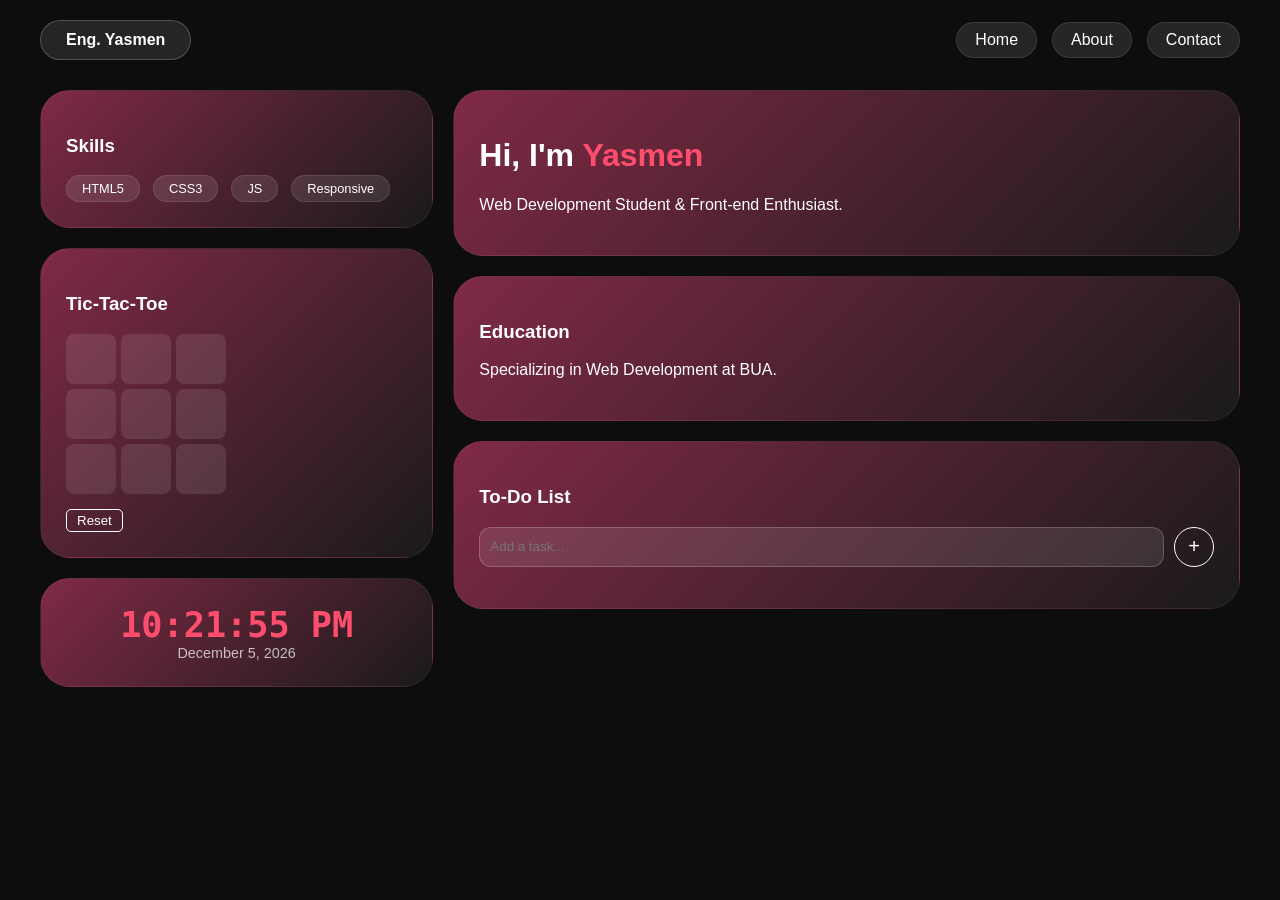
==== Index.html @ de83fd6f "Rename yasmen.html to Index.html" ====
<!DOCTYPE html>
<html lang="en">
<head>
    <meta charset="UTF-8">
    <meta name="viewport" content="width=device-width, initial-scale=1.0">
    <title>Eng. Yasmen | Portfolio</title>
    <link rel="stylesheet" href="https://cdnjs.cloudflare.com/ajax/libs/font-awesome/6.0.0/css/all.min.css">
    
    <style>
        :root {
            --bg: #0d0d0d;
            --card-gradient: linear-gradient(135deg, #802a45 0%, #1a1a1a 100%);
            --pink: #ff4d6d;
            --glass: rgba(255, 255, 255, 0.1);
        }

        body {
            margin: 0; background: var(--bg);
             color: white;
            font-family: 'Segoe UI', sans-serif; 
            display: flex;
             justify-content: center;
            direction: ltr;
        }

        .container { width: 95%; max-width: 1200px; padding: 20px; }

        /* Header */
        .header-nav {
             display: flex;
             justify-content: space-between;
              align-items: center;
               margin-bottom: 30px;
             }
        .logo {
             background: var(--glass);
             padding: 10px 25px; border-radius: 50px;
              border: 1px solid rgba(255,255,255,0.2);
               font-weight: bold;
             }
        .nav-links { display: flex; 
            gap: 15px;
         }
        .nav-btn { 
            background: var(--glass);
             padding: 8px 18px; border-radius: 50px;
              border: 1px solid rgba(255,255,255,0.1); 
              color: white; cursor: pointer; 
              position: relative;
             }
        .nav-btn:hover { background: var(--pink); }

        /* Contact Cloud */
        .contact-cloud {
            position: absolute; 
            top: 130%; left: 50%;
             transform: translateX(-50%) scale(0.8);
            background: white; color: #333; 
            padding: 15px;
             border-radius: 15px;
            box-shadow: 0 10px 30px rgba(0,0,0,0.5); 
            display: none; 
            flex-direction: column; 
            gap: 12px;
            z-index: 1000;
             min-width: 250px; 
             opacity: 0; 
             transition: 0.3s ease;
        }
        .contact-cloud.show { 
            display: flex;
             opacity: 1; 
            transform: translateX(-50%) scale(1); 
        }
        .contact-cloud::after { 
        content: '';
         position: absolute; top: -10px; left: 50%;
          transform: translateX(-50%);
           border-left: 10px solid transparent;
            border-right: 10px solid transparent;
             border-bottom: 10px solid white;
             }
        .contact-cloud a {
             color: #333;
             text-decoration: none; display: flex;
              align-items: center; gap: 10px;
               font-size: 0.9rem;
             }
        .contact-cloud i { color: var(--pink); }

        /* Grid Layout */
        .grid-container { display: grid;
             grid-template-columns: 1fr 2fr;
              gap: 20px;
             }
        .column {
             display: flex;
             flex-direction: column;
              gap: 20px;
             }
        .card {
             background: var(--card-gradient);
             border-radius: 30px;
              padding: 25px;
               border: 1px solid rgba(255,255,255,0.05); 
            }

        /* Skills Tags */
        .tag {
             background: var(--glass); padding: 5px 15px;
             border-radius: 20px;
              font-size: 0.8rem;
               margin-right: 5px; 
               border: 1px solid rgba(255,255,255,0.1); 
            }

        /* Tic Tac Toe */
        .board {
             display: grid;
             grid-template-columns: repeat(3, 1fr);
              gap: 5px; width: 150px;
               margin: 15px 0;
             }
        .cell { 
            width: 50px;
             height: 50px;
              background: var(--glass);
               display: flex; 
               align-items: center;
                justify-content: center;
                 cursor: pointer;
                  border-radius: 8px;
                   font-weight: bold;
                 }

        /* To-Do List */
        .todo-input-row {
             display: flex;
             gap: 10px;
              margin-top: 15px;
             }
        #todoInput { 
            flex: 1;
             background: var(--glass);
              border: 1px solid rgba(255,255,255,0.2);
               border-radius: 12px;
                padding: 10px;
                 color: white;
                 }
        .circle-btn { 
            width: 40px;
             height: 40px;
              border-radius: 50%; 
              border: 1px solid white;
               background: none;
                color: white;
                 cursor: pointer;
                  font-size: 20px;
                 }
        .todo-item { 
            background: rgba(0,0,0,0.3);
             padding: 10px;
              border-radius: 10px; 
              margin-bottom: 8px;
               display: flex;
                align-items: center;
                 gap: 10px; 
                }
        .todo-item.completed span {
             text-decoration: line-through; 
            opacity: 0.5;
         }
        .todo-checkbox {
             accent-color: var(--pink); 
            cursor: pointer;
             width: 18px; 
             height: 18px;
             }

        /* Clock */
        #clock { 
            font-size: 2.2rem;
             font-family: monospace;
              font-weight: bold;
               color: var(--pink);
             }
        #date { 
            font-size: 0.9rem;
             opacity: 0.7;
             }

        /* --- الأكواد الجديدة للبلالين --- */
        #balloon-container {
            position: fixed; top: 0;
             left: 0; width: 100%;
             height: 100%;
            pointer-events: none;
             z-index: 9999;
              overflow: hidden;
        }
        .balloon {
            position: absolute;
             bottom: -100px;
              width: 30px;
               height: 40px;
            border-radius: 50% 50% 50% 50% / 40% 40% 60% 60%;
            animation: floatUp 4s linear forwards;
        }
        @keyframes floatUp {
            0% { transform: translateY(0); opacity: 1; }
            100% { transform: translateY(-120vh); opacity: 0; }
        }
    </style>
</head>
<body>
<div id="balloon-container"></div>
<div class="container">
    <header class="header-nav">
        <div class="logo">Eng. Yasmen</div>
        <div class="nav-links">
            <div class="nav-btn">Home</div>
            <div class="nav-btn">About</div>
            <div class="nav-btn" id="contactBtn">
                Contact
                <div id="contactCloud" class="contact-cloud">
                    <a href="mailto:yasmenahme06@gmail.com"><i class="fas fa-envelope"></i> yasmenahme06@gmail.com</a>
                    <a href="tel:+201099286583"><i class="fas fa-phone"></i> +201099286583</a>
                </div>
            </div>
        </div>
    </header>

    <div class="grid-container">
        <div class="column">
            <div class="card">
                <h3>Skills</h3>
                <div style="display:flex; flex-wrap:wrap; gap:8px;">
                    <span class="tag">HTML5</span> <span class="tag">CSS3</span> <span class="tag">JS</span> <span class="tag">Responsive</span>
                </div>
            </div>
            
            <div class="card">
                <h3>Tic-Tac-Toe</h3>
                <div class="board" id="board">
                    <div class="cell" data-index="0"></div><div class="cell" data-index="1"></div><div class="cell" data-index="2"></div>
                    <div class="cell" data-index="3"></div><div class="cell" data-index="4"></div><div class="cell" data-index="5"></div>
                    <div class="cell" data-index="6"></div><div class="cell" data-index="7"></div><div class="cell" data-index="8"></div>
                </div>
                <p id="status" style="color:var(--pink); font-size: 0.9rem;"></p>
                <button onclick="resetGame()" style="background:none; border:1px solid white; color:white; border-radius:5px; padding:3px 10px; cursor:pointer;">Reset</button>
            </div>

            <div class="card" style="text-align: center;">
                <div id="clock"></div>
                <div id="date"></div>
            </div>
        </div>

        <div class="column">
            <div class="card">
                <h1>Hi, I'm <span style="color:var(--pink)">Yasmen</span></h1>
                <p>Web Development Student & Front-end Enthusiast.</p>
            </div>

            <div class="card">
                <h3>Education</h3>
                <p>Specializing in Web Development at BUA.</p>
            </div>

            <div class="card">
                <h3>To-Do List</h3>
                <div class="todo-input-row">
                    <input type="text" id="todoInput" placeholder="Add a task...">
                    <button class="circle-btn" onclick="addTodo()">+</button>
                </div>
                <ul id="todoList" style="list-style:none; padding:0; margin-top:15px;"></ul>
            </div>
        </div>
    </div>
</div>

<script>
    // 1. Contact Cloud
    const contactBtn = document.getElementById('contactBtn');
    const contactCloud = document.getElementById('contactCloud');
    contactBtn.addEventListener('click', (e) => { e.stopPropagation(); contactCloud.classList.toggle('show'); });
    document.addEventListener('click', (e) => { if (!contactCloud.contains(e.target)) contactCloud.classList.remove('show'); });

    // 2. To-Do List
    function addTodo() {
        const input = document.getElementById('todoInput');
        const list = document.getElementById('todoList');
        if (input.value.trim() === '') return;
        const li = document.createElement('li');
        li.className = 'todo-item';
        li.innerHTML = `
            <input type="checkbox" class="todo-checkbox" onchange="this.parentElement.classList.toggle('completed')">
            <span style="flex-grow:1">${input.value}</span>
            <i class="fas fa-trash" onclick="this.parentElement.remove()" style="cursor:pointer; color:var(--pink)"></i>
        `;
        list.appendChild(li);
        input.value = '';
    }
    document.getElementById('todoInput').addEventListener('keypress', (e) => { if (e.key === 'Enter') addTodo(); });

    // 3. Clock
    function updateClock() {
        const now = new Date();
        document.getElementById('clock').innerText = now.toLocaleTimeString('en-US', { hour12: true });
        document.getElementById('date').innerText = now.toLocaleDateString('en-US', { month: 'long', day: 'numeric', year: 'numeric' });
    }
    setInterval(updateClock, 1000); updateClock();

    // 4. Tic Tac Toe Logic
    let currentPlayer = 'X', gameState = ["", "", "", "", "", "", "", "", ""];
    const cells = document.querySelectorAll('.cell');
    cells.forEach(cell => {
        cell.addEventListener('click', () => {
            const index = cell.getAttribute('data-index');
            if (gameState[index] !== "" || checkWinner()) return;
            gameState[index] = currentPlayer;
            cell.innerText = currentPlayer;
            cell.style.color = currentPlayer === 'X' ? 'var(--pink)' : '#4ade80';
            if (checkWinner()) {
                document.getElementById('status').innerText = `Winner: ${currentPlayer}!`;
                startCelebration(); // <--- نداء وظيفة البلالين
            }
            else if (!gameState.includes("")) document.getElementById('status').innerText = "Draw!";
            else currentPlayer = currentPlayer === 'X' ? 'O' : 'X';
        });
    });

    function checkWinner() {
        const wins = [[0,1,2],[3,4,5],[6,7,8],[0,3,6],[1,4,7],[2,5,8],[0,4,8],[2,4,6]];
        return wins.some(p => gameState[p[0]] && gameState[p[0]] === gameState[p[1]] && gameState[p[0]] === gameState[p[2]]);
    }

    function resetGame() {
        gameState = ["", "", "", "", "", "", "", "", ""];
        cells.forEach(c => c.innerText = "");
        document.getElementById('status').innerText = "";
        currentPlayer = 'X';
    }

    // --- وظيفة الاحتفال بالبلالين ---
    function startCelebration() {
        const container = document.getElementById('balloon-container');
        for(let i=0; i<30; i++) {
            setTimeout(() => {
                const b = document.createElement('div');
                b.className = 'balloon';
                b.style.left = Math.random() * 100 + '%';
                b.style.backgroundColor = ['#ff4d6d', '#ffd700', '#c026d3', '#4ade80'][Math.floor(Math.random()*4)];
                container.appendChild(b);
                setTimeout(() => b.remove(), 4000);
            }, i * 150);
        }
    }
</script>
</body>
</html>
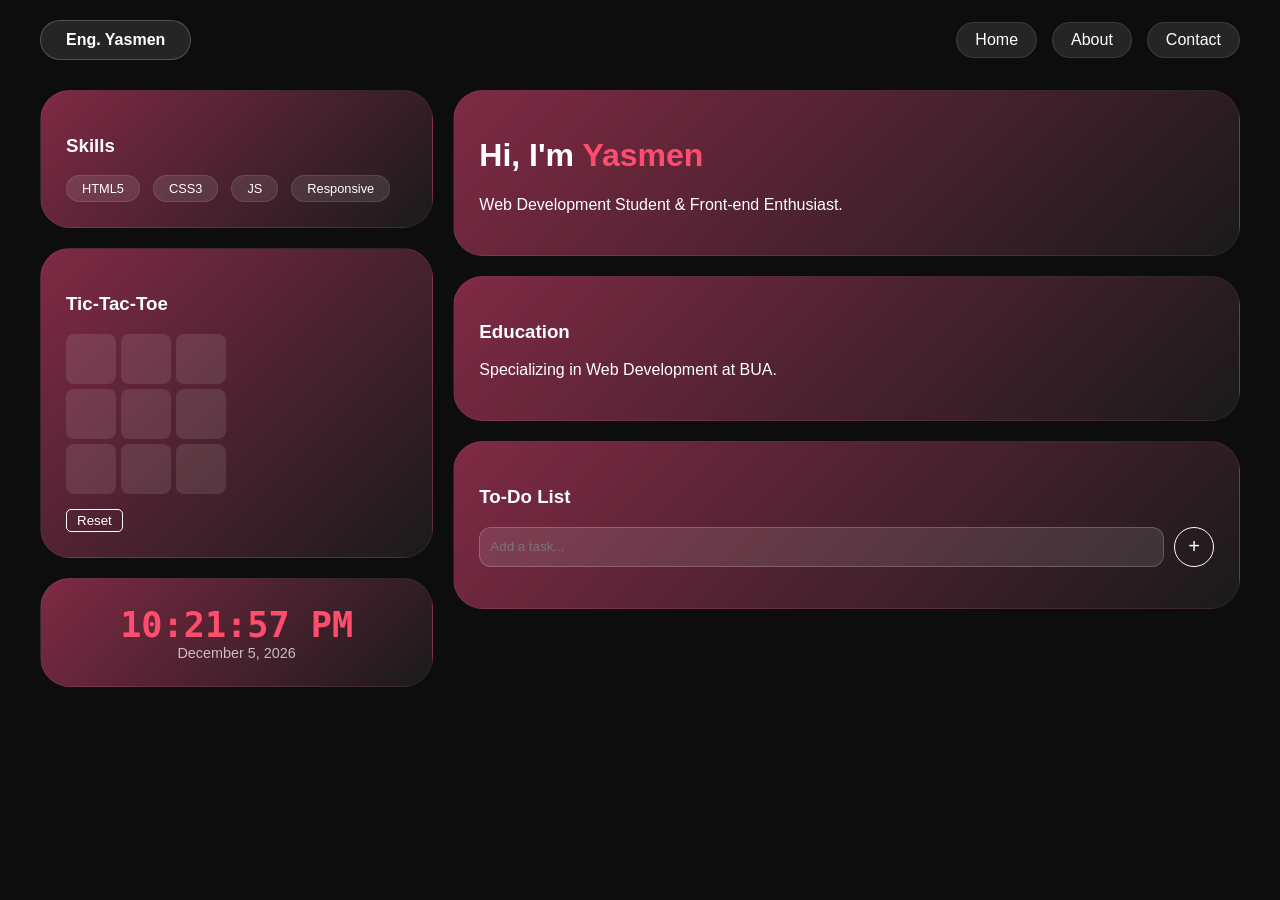
==== commit 9ef4b83c: "Fix HTML encoding issues in Index.html" ====
--- a/Index.html
+++ b/Index.html
@@ -5,7 +5,6 @@
     <meta name="viewport" content="width=device-width, initial-scale=1.0">
     <title>Eng. Yasmen | Portfolio</title>
     <link rel="stylesheet" href="https://cdnjs.cloudflare.com/ajax/libs/font-awesome/6.0.0/css/all.min.css">
-    
     <style>
         :root {
             --bg: #0d0d0d;
@@ -13,7 +12,6 @@
             --pink: #ff4d6d;
             --glass: rgba(255, 255, 255, 0.1);
         }
-
         body {
             margin: 0; background: var(--bg);
              color: white;
@@ -22,7 +20,6 @@
              justify-content: center;
             direction: ltr;
         }
-
         .container { width: 95%; max-width: 1200px; padding: 20px; }
 
         /* Header */
@@ -132,8 +129,6 @@
                   border-radius: 8px;
                    font-weight: bold;
                  }
-
-        /* To-Do List */
         .todo-input-row {
              display: flex;
              gap: 10px;
@@ -188,8 +183,6 @@
             font-size: 0.9rem;
              opacity: 0.7;
              }
-
-        /* --- الأكواد الجديدة للبلالين --- */
         #balloon-container {
             position: fixed; top: 0;
              left: 0; width: 100%;
@@ -229,7 +222,6 @@
             </div>
         </div>
     </header>
-
     <div class="grid-container">
         <div class="column">
             <div class="card">
@@ -238,7 +230,6 @@
                     <span class="tag">HTML5</span> <span class="tag">CSS3</span> <span class="tag">JS</span> <span class="tag">Responsive</span>
                 </div>
             </div>
-            
             <div class="card">
                 <h3>Tic-Tac-Toe</h3>
                 <div class="board" id="board">
@@ -249,13 +240,11 @@
                 <p id="status" style="color:var(--pink); font-size: 0.9rem;"></p>
                 <button onclick="resetGame()" style="background:none; border:1px solid white; color:white; border-radius:5px; padding:3px 10px; cursor:pointer;">Reset</button>
             </div>
-
             <div class="card" style="text-align: center;">
                 <div id="clock"></div>
                 <div id="date"></div>
             </div>
         </div>
-
         <div class="column">
             <div class="card">
                 <h1>Hi, I'm <span style="color:var(--pink)">Yasmen</span></h1>
@@ -266,7 +255,6 @@
                 <h3>Education</h3>
                 <p>Specializing in Web Development at BUA.</p>
             </div>
-
             <div class="card">
                 <h3>To-Do List</h3>
                 <div class="todo-input-row">
@@ -285,8 +273,6 @@
     const contactCloud = document.getElementById('contactCloud');
     contactBtn.addEventListener('click', (e) => { e.stopPropagation(); contactCloud.classList.toggle('show'); });
     document.addEventListener('click', (e) => { if (!contactCloud.contains(e.target)) contactCloud.classList.remove('show'); });
-
-    // 2. To-Do List
     function addTodo() {
         const input = document.getElementById('todoInput');
         const list = document.getElementById('todoList');
@@ -302,15 +288,12 @@
         input.value = '';
     }
     document.getElementById('todoInput').addEventListener('keypress', (e) => { if (e.key === 'Enter') addTodo(); });
-
-    // 3. Clock
     function updateClock() {
         const now = new Date();
         document.getElementById('clock').innerText = now.toLocaleTimeString('en-US', { hour12: true });
         document.getElementById('date').innerText = now.toLocaleDateString('en-US', { month: 'long', day: 'numeric', year: 'numeric' });
     }
     setInterval(updateClock, 1000); updateClock();
-
     // 4. Tic Tac Toe Logic
     let currentPlayer = 'X', gameState = ["", "", "", "", "", "", "", "", ""];
     const cells = document.querySelectorAll('.cell');
@@ -334,14 +317,12 @@
         const wins = [[0,1,2],[3,4,5],[6,7,8],[0,3,6],[1,4,7],[2,5,8],[0,4,8],[2,4,6]];
         return wins.some(p => gameState[p[0]] && gameState[p[0]] === gameState[p[1]] && gameState[p[0]] === gameState[p[2]]);
     }
-
     function resetGame() {
         gameState = ["", "", "", "", "", "", "", "", ""];
         cells.forEach(c => c.innerText = "");
         document.getElementById('status').innerText = "";
         currentPlayer = 'X';
     }
-
     // --- وظيفة الاحتفال بالبلالين ---
     function startCelebration() {
         const container = document.getElementById('balloon-container');
